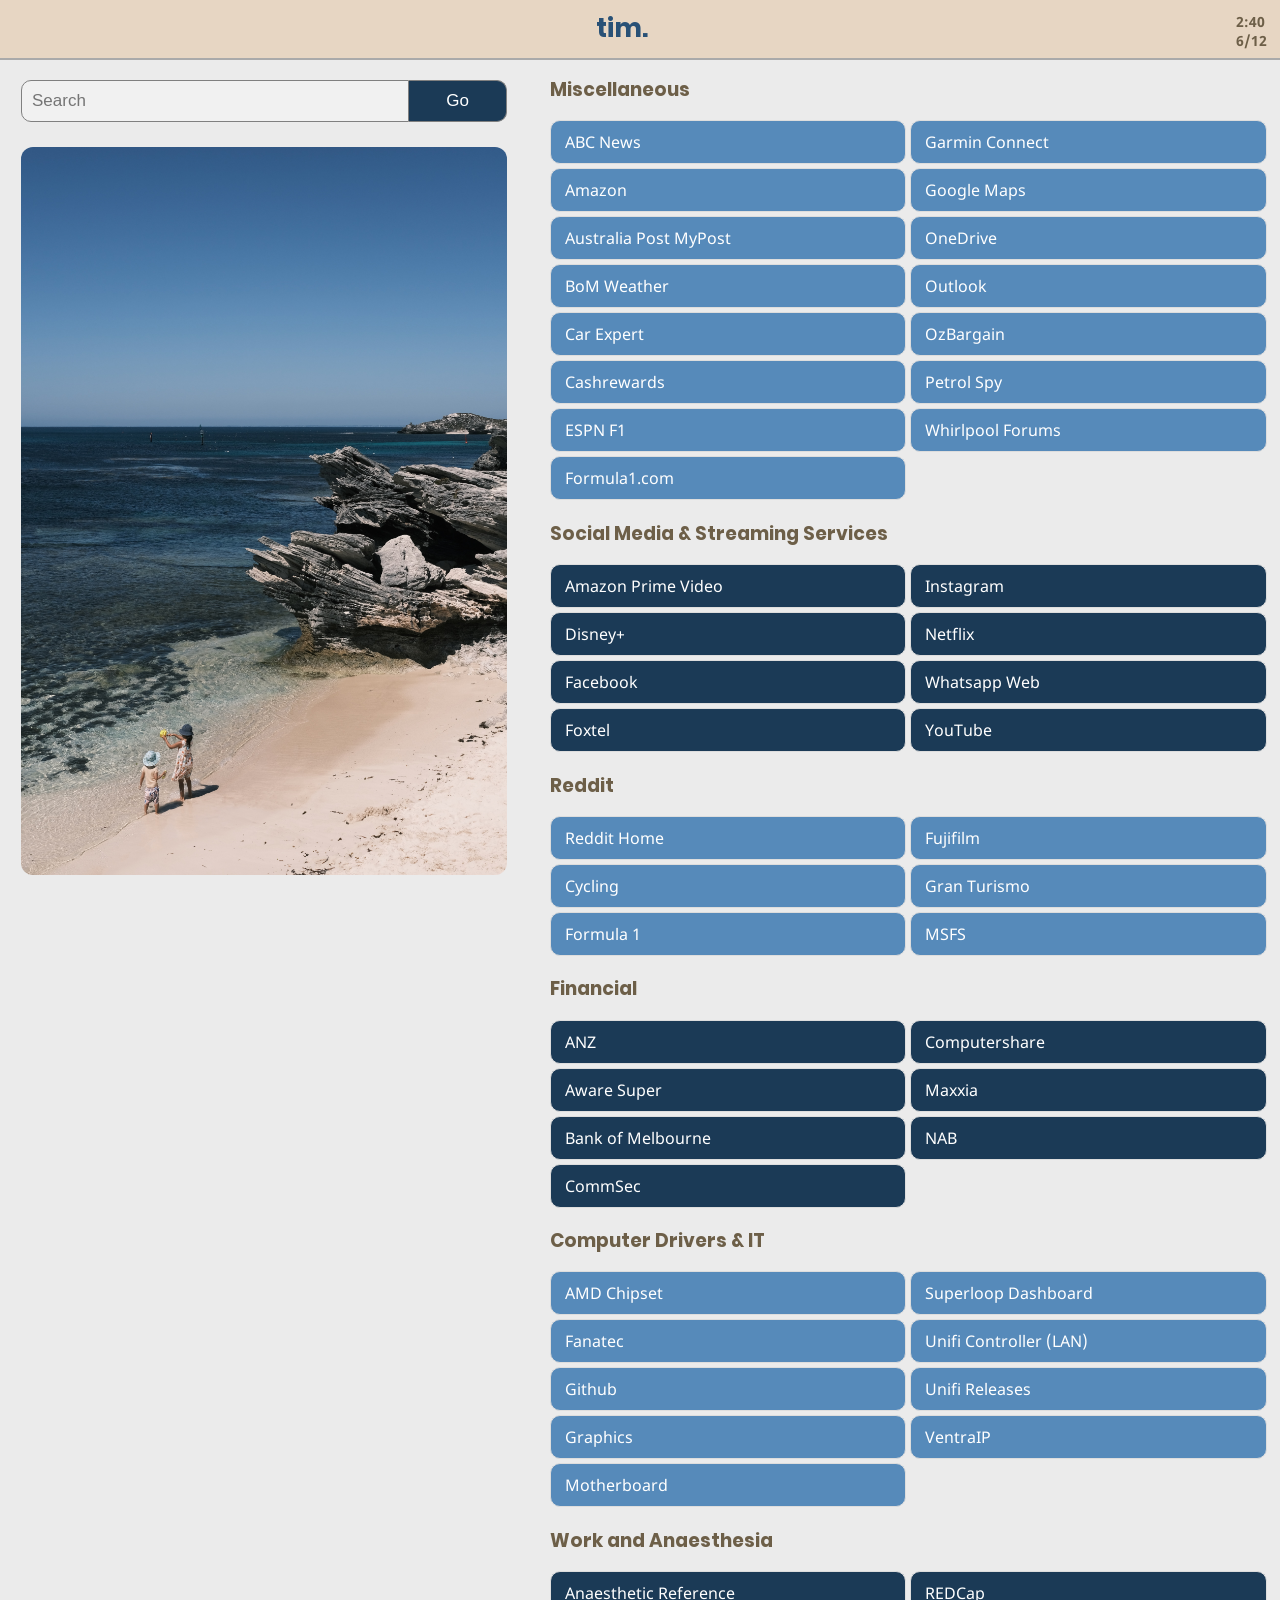
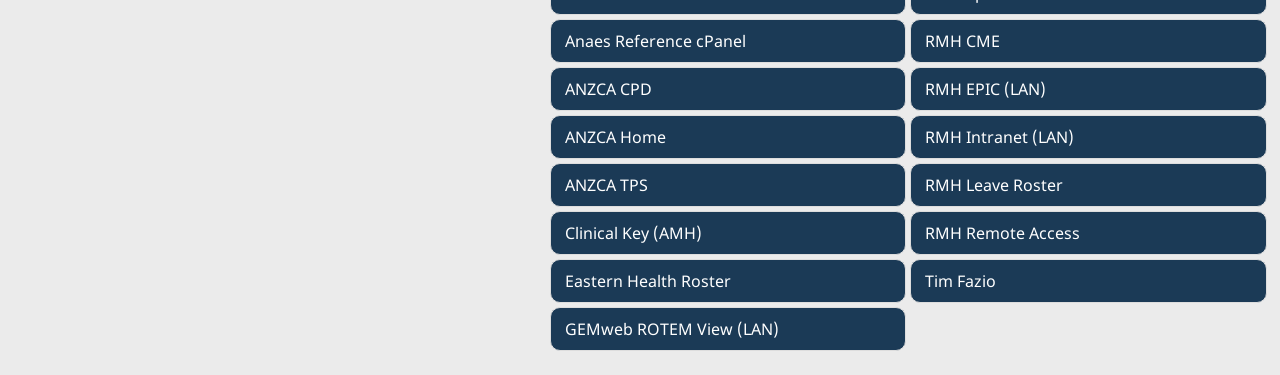
==== index.html @ 0b3ecc36 "Add files via upload" ====
<!doctype html>
<html>
  <head>
    <title>Tim's Home</title>
    <meta charset="utf-8">
    <meta name="viewport" content="width=device-width, initial-scale=1.0">
    <!-- Title for shortcut on ios home screen -->
    <meta name="apple-mobile-web-app-title" content="Tim's Home">

    <link rel="preload" href="fonts/noto-sans-v7-latin-regular.woff2" as="font" crossorigin="">
    <link rel="preload" href="fonts/noto-sans-v7-latin-700.woff2" as="font" crossorigin="">
    <link rel="preload" href="fonts/poppins-v5-latin-700.woff2" as="font" crossorigin="">

    <style>
      @font-face {font-family:'Noto Sans';font-style:normal;font-weight:400;font-display:fallback;src:local("Noto Sans"),local("NotoSans"),url(fonts/noto-sans-v7-latin-regular.woff2) format("woff2"),url(fonts/noto-sans-v7-latin-regular.woff) format("woff");}
      @font-face {font-family:'Noto Sans';font-style:normal;font-weight:700;font-display:fallback;src:local("Noto Sans Bold"),local("NotoSans-Bold"),url(fonts/noto-sans-v7-latin-700.woff2) format("woff2"),url(fonts/noto-sans-v7-latin-700.woff) format("woff");}
      @font-face {font-family:Poppins;font-style:normal;font-weight:700;font-display:fallback;src:local("Poppins Bold"),local("Poppins-Bold"),url(fonts/poppins-v5-latin-700.woff2) format("woff2"),url(fonts/poppins-v5-latin-700.woff) format("woff");}
      * {box-sizing: border-box;}
      .row::after {content: "";clear: both;display: table;}
      body {background-color: #EBEBEB;font-family: 'Noto Sans',sans-serif;padding: 40px 0 10px;-webkit-font-smoothing: antialiased;-moz-osx-font-smoothing: grayscale;}
      a {text-decoration: none;color: #2196F3;}
      h1, h2, h3, h4, h5 {font-family: Poppins,sans-serif;font-weight: 700;line-height: 1.2em;color: #6D5F48;}
      .headerbar {background: #e7d6c3;color: #FFFFFF;border-bottom: 2px solid #AAAAAA;line-height: 30px;position: fixed;top: 0;left: 0;right: 0;z-index: 1000;}
      .site-name {vertical-align: top;margin: 8px 10px;text-align: center;font-family:Poppins,sans-serif;color: #295176;font-size: 26px;font-weight: normal;line-height: 30px;}
      .time {font-size: 0.9em;padding: 8px 8px;color: #6D5F48;font-weight: 700;float: right;line-height: 1.3;}
      #pageWrap {max-width: 1450px;margin: auto;padding: 12px 5px;}
      /* Responsive code below */
      .left {float: left;width: 40%; height: 100%;text-align: center;padding: 20px 8px 4px;}
      .main {float: left;width: 60%; padding: 0px 0px 20px 35px;}
      .picLeft {display: block;}
      .picMain {display: none;}
      /* Use a media query to add a breakpoint at 1000px: */
      @media screen and (max-width: 1000px) {
        .left, .main {width: 100%; /* The width is 100%, when the viewport is 1000px or smaller */}
        .main {padding: 0px 0px 20px 0px;} /* Losing the large gap on the left side */
        .picLeft {display: none;}
        .picMain {display: block;}
      }
      .kids {width: 100%;max-width: 1000px;margin: auto;margin-top: 25px;border-radius: 12px;}
      form.styledForm input[type=text] {padding: 10px;font-size: 17px;border: 1px solid grey;border-radius: 10px 0px 0px 10px;float: left;width: 80%;background: #f1f1f1;}
      form.styledForm button {float: left;width: 20%;padding: 10px;background: #1b3a56;color: white;font-size: 17px;border: 1px solid grey;border-radius: 0px 10px 10px 0px;border-left: none;cursor: pointer;}
      form.styledForm button:hover {background: #568aba;}
      form.styledForm::after {content: "";clear: both;display: table;}
      a.one:link, a.one:visited {width: 100%;background-color: #568aba;color: white;border: 1px solid #DDDDDD;padding: 10px 14px;margin-bottom: 4px;border-radius: 10px;text-align: left;text-decoration: none;font-size: 16px;font-family: 'Noto Sans',sans-serif;display: inline-block;}
      a.two:link, a.two:visited {width: 100%;background-color: #1b3a56;color: white;border: 1px solid #DDDDDD;padding: 10px 14px;margin-bottom: 4px;border-radius: 10px;text-align: left;text-decoration: none;font-size: 16px;font-family: 'Noto Sans',sans-serif;display: inline-block;}
      a.one:hover, a.one:active,a.two:hover, a.two:active {background-color: #A7ADAD;color: #333333;}
      .columnify {column-gap: 4px;}
      #spacerTop {width: 1px;height: 0px}
    </style>
  </head>

  <body onload="startTime()">
    <header class="headerbar">
      <div style="max-width: 1450px;margin: auto;padding: 5px 5px;">
        <span id="displayTime" class="time"></span>
        <div class="site-name">tim.</div>
      </div>
    </header>
    <div id="pageWrap">

      <div class="left">
        <form action="https://www.google.com/search" method="get" class="styledForm">
          <input type="text" name="q" id="searchBar" onkeyup="search()" placeholder="Search" class="google">
          <button type="submit" value="search">Go</button> 
        </form>

        <img src="Kids.jpg?v=2" alt="Kids" class="kids picLeft">
      </div>

      <div class="main" id="decideColumns">
        <div id="spacerTop"></div>
        <span id="headinga"><h3>Miscellaneous</h3></span>
        <div class="columnify" id="misc">
          <a href="https://www.abc.net.au/news" class="one target">ABC News</a>
          <a href="https://www.amazon.com.au/" class="one target">Amazon</a>
          <a href="https://auspost.com.au/auth/login" class="one target">Australia Post MyPost</a>
          <a href="http://www.bom.gov.au/vic/forecasts/melbourne.shtml" class="one target">BoM Weather</a>
          <a href="https://www.carexpert.com.au/" class="one target">Car Expert</a>
          <a href="https://www.cashrewards.com.au/" class="one target">Cashrewards</a>
          <a href="https://www.espn.com.au/f1/" class="one target">ESPN F1</a>
          <a href="https://www.formula1.com/" class="one target">Formula1.com</a>
          <a href="https://connect.garmin.com/modern/home" class="one target">Garmin Connect</a>
          <a href="https://www.google.com.au/maps" class="one target">Google Maps</a>
          <a href="https://onedrive.live.com/" class="one target">OneDrive</a>
          <a href="https://outlook.live.com/" class="one target">Outlook</a>
          <a href="https://www.ozbargain.com.au/" class="one target">OzBargain</a>
          <a href="https://petrolspy.com.au/map/latlng/-37.795/145.035" class="one target">Petrol Spy</a>
          <a href="https://forums.whirlpool.net.au/" class="one target">Whirlpool Forums</a>
        </div>
        <span id="headingb"><h3>Social Media & Streaming Services</h3></span>
        <div class="columnify" id="social">
          <a href="https://www.primevideo.com" class="two target">Amazon Prime Video</a>
          <a href="https://www.disneyplus.com/en-gb/home" class="two target">Disney&plus;</a>
          <a href="https://www.facebook.com/home.php" class="two target">Facebook</a>
          <a href="https://watch.foxtel.com.au/app/#/live/sps" class="two target">Foxtel</span></a>
          <a href="https://www.instagram.com" class="two target">Instagram</a>
          <a href="https://www.netflix.com/au/" class="two target">Netflix</a>
          <a href="https://web.whatsapp.com/" class="two target">Whatsapp Web</a>
          <a href="https://www.youtube.com/" class="two target">YouTube</a>
        </div>
        <span id="headingc"><h3>Reddit</h3></span>
        <div class="columnify" id="reddit">
          <a href="https://www.reddit.com/" class="one target">Reddit Home</a>
          <a href="https://www.reddit.com/r/cycling/" class="one target">Cycling</a>
          <a href="https://www.reddit.com/r/formula1/" class="one target">Formula 1</a>
          <a href="https://www.reddit.com/r/fujifilm/" class="one target">Fujifilm</a>
          <a href="https://www.reddit.com/r/granturismo/" class="one target">Gran Turismo</a>
          <a href="https://www.reddit.com/r/MicrosoftFlightSim/" class="one target">MSFS</a>
        </div>
        <span id="headingd"><h3>Financial</h3></span>
        <div class="columnify" id="financial">
          <a href="https://login.anz.com/internetbanking" class="two target target">ANZ</a>
          <a href="https://login.aware.com.au/" class="two target">Aware Super</a>
          <a href="https://ibanking.bankofmelbourne.com.au/ibank/loginPage.action" class="two target">Bank of Melbourne</a>
          <a href="https://www2.commsec.com.au/Public/HomePage/HomePrivate.aspx" class="two target">CommSec</a>
          <a href="https://www-au.computershare.com/Investor/#Home" class="two target">Computershare</a>
          <a href="https://securemaxxia.com.au/SecureMaxxia/Login.aspx" class="two target">Maxxia</a>
          <a href="https://ib.nab.com.au/nabib/index.jsp" class="two target">NAB</a>
        </div>
        <span id="headinge"><h3>Computer Drivers & IT</h3></span>
        <div class="columnify" id="drivers">
          <a href="https://www.amd.com/en/support/chipsets/amd-socket-am5/b650" class="one target">AMD Chipset</a>
          <a href="https://fanatec.com/eu-en/driver" class="one target">Fanatec</a>
          <a href="https://github.com/timololol/home" class="one target">Github</a>
          <a href="https://www.nvidia.com/en-us/geforce/drivers/" class="one target">Graphics</a>
          <a href="https://rog.asus.com/motherboards/rog-strix/rog-strix-b650e-i-gaming-wifi-model/helpdesk_download/" class="one target">Motherboard</a>
          <a href="https://superhub.superloop.com/dashboard" class="one target">Superloop Dashboard</a>
          <a href="https://192.168.1.1/" class="one target">Unifi Controller (LAN)</a>
          <a href="https://community.ui.com/releases" class="one target">Unifi Releases</a>
          <a href="https://vip.ventraip.com.au/my-services/hosting" class="one target">VentraIP</a>
        </div>
        <span id="headingf"><h3>Work and Anaesthesia</h3></span>
        <div class="columnify" id="anaes">
          <a href="https://www.anaesthetic-reference.com.au/" class="two target">Anaesthetic Reference</a>
          <a href="https://cpanel.anaesthetic-reference.com.au/" class="two target">Anaes Reference cPanel</a>
          <a href="https://cpd.anzca.edu.au/" class="two target">ANZCA CPD</a>
          <a href="https://www.anzca.edu.au/" class="two target">ANZCA Home</a>
          <a href="https://tps.anzca.edu.au/" class="two target">ANZCA TPS</a>
          <a href="https://login.ezproxy.anzca.edu.au/login?qurl=https://www.clinicalkey.com.au%2f#!/browse/drugs" class="two target">Clinical Key (AMH)</a>
          <a href="https://easth.allocate-cloud.com.au/EASTHProd/EmployeeOnlineMobile/#/login" class="two target">Eastern Health Roster</a>
          <a href="https://rmhgemweblp01a.ssg.org.au/rotem/index" class="two target">GEMweb ROTEM View (LAN)</a>
          <a href="https://biredcap.mh.org.au" class="two target">REDCap</a>
          <a href="https://www.rmhcme.org/userlogin.aspx" class="two target">RMH CME</a>
          <a href="https://epicprod.mh.org.au/" class="two target">RMH EPIC (LAN)</a>
          <a href="http://intranet.mh.org.au/w2/i2" class="two target">RMH Intranet (LAN)</a>
          <a href="http://27.131.79.14/fmi/webd#AnaestheticRosteringWeb" class="two target">RMH Leave Roster</a>
          <a href="http://remotedocs.mh.org.au/" class="two target">RMH Remote Access</a>
          <a href="http://timfazio.com/med/" class="two target">Tim Fazio</a>
        </div>

        <img src="Kids.jpg?v=2" alt="Kids" class="kids picMain">
      </div>

    </div>

    <script>
    // Columns based on width of page
    var getMain = document.getElementById("decideColumns");
    var width = getMain.offsetWidth;
    console.log("Width: " + width + "px");
    // setting initial column count
    if (width > 760){
      document.getElementById('anaes').style.columnCount = 3;
      document.getElementById('financial').style.columnCount = 3;
      document.getElementById('social').style.columnCount = 3;
      document.getElementById('misc').style.columnCount = 3;
      document.getElementById('drivers').style.columnCount = 3;
      document.getElementById('reddit').style.columnCount = 3;
    } else if (width > 480){
      document.getElementById('anaes').style.columnCount = 2;
      document.getElementById('financial').style.columnCount = 2;
      document.getElementById('social').style.columnCount = 2;
      document.getElementById('misc').style.columnCount = 2;
      document.getElementById('drivers').style.columnCount = 2;
      document.getElementById('reddit').style.columnCount = 2;
    } else {
      document.getElementById('anaes').style.columnCount = 1;
      document.getElementById('financial').style.columnCount = 1;
      document.getElementById('social').style.columnCount = 1;
      document.getElementById('misc').style.columnCount = 1;
      document.getElementById('drivers').style.columnCount = 1;
      document.getElementById('reddit').style.columnCount = 1;
    }
    
    if (window.addEventListener) {  // all browsers except IE before version 9
      window.addEventListener ("resize", onResizeEvent, true);
    } else {
      if (window.attachEvent) {   // IE before version 9
        window.attachEvent("onresize", onResizeEvent);
      }
    }
    
    function onResizeEvent() {
      newMain = document.getElementById("decideColumns");
      newWidth = newMain.offsetWidth;
      if(newWidth != width){
        width = newWidth;
        console.log("Width: " + width + "px");
        if (width > 760){
          document.getElementById('anaes').style.columnCount = 3;
          document.getElementById('financial').style.columnCount = 3;
          document.getElementById('social').style.columnCount = 3;
          document.getElementById('misc').style.columnCount = 3;
          document.getElementById('drivers').style.columnCount = 3;
          document.getElementById('reddit').style.columnCount = 3;
        } else if (width > 480){
          document.getElementById('anaes').style.columnCount = 2;
          document.getElementById('financial').style.columnCount = 2;
          document.getElementById('social').style.columnCount = 2;
          document.getElementById('misc').style.columnCount = 2;
          document.getElementById('drivers').style.columnCount = 2;
          document.getElementById('reddit').style.columnCount = 2;
        } else {
          document.getElementById('anaes').style.columnCount = 1;
          document.getElementById('financial').style.columnCount = 1;
          document.getElementById('social').style.columnCount = 1;
          document.getElementById('misc').style.columnCount = 1;
          document.getElementById('drivers').style.columnCount = 1;
          document.getElementById('reddit').style.columnCount = 1;
        }
      }
    }

    function startTime() {
      const today = new Date();
      let h = today.getHours();
      let m = today.getMinutes();
      let d = today.getDate();
      let mo = today.getMonth() + 1;
      m = checkTime(m);
      if (h == 0) {
        h = 12
      } else if (h > 12) {
        h = h - 12;
      }
      document.getElementById('displayTime').innerHTML =  h + ":" + m + "<br>" + d + "&#47;" + mo;
      setTimeout(startTime, 1000);
    }

    function checkTime(i) {
      if (i < 10) {i = "0" + i};  // add zero in front of numbers < 10
      return i;
    }

    function search() {
    var input = document.getElementById("searchBar");
    var filter = input.value.toLowerCase();
    var nodes = document.getElementsByClassName("target");

    // Hiding headings, borders and jump to section
    let headinga = document.getElementById("headinga");
    let headingb = document.getElementById("headingb");
    let headingc = document.getElementById("headingc");
    let headingd = document.getElementById("headingd");
    let headinge = document.getElementById("headinge");
    let headingf = document.getElementById("headingf");

    if (input.value.length == 0) {
      headinga.style.display = "block";
      headingb.style.display = "block";
      headingc.style.display = "block";
      headingd.style.display = "block";
      headinge.style.display = "block";
      headingf.style.display = "block";
    } else {
      headinga.style.display = "none";
      headingb.style.display = "none";
      headingc.style.display = "none";
      headingd.style.display = "none";
      headinge.style.display = "none";
      headingf.style.display = "none";
    }

    for (i = 0; i < nodes.length; i++) {
      if (nodes[i].innerText.toLowerCase().includes(filter)) {
        nodes[i].style.display = "inline-block"
        document.getElementById('anaes').style.columnCount = 1;
        document.getElementById('financial').style.columnCount = 1;
        document.getElementById('social').style.columnCount = 1;
        document.getElementById('misc').style.columnCount = 1;
        document.getElementById('drivers').style.columnCount = 1;
        document.getElementById('reddit').style.columnCount = 1;
      } else {
        nodes[i].style.display = "none";
      }
    }
    if (input.value.length == 0) {
      spacerTop.style.height = "0px";
      if (width > 760){
        document.getElementById('anaes').style.columnCount = 3;
        document.getElementById('financial').style.columnCount = 3;
        document.getElementById('social').style.columnCount = 3;
        document.getElementById('misc').style.columnCount = 3;
        document.getElementById('drivers').style.columnCount = 3;
        document.getElementById('reddit').style.columnCount = 3;
      } else if (width > 480){
        document.getElementById('anaes').style.columnCount = 2;
        document.getElementById('financial').style.columnCount = 2;
        document.getElementById('social').style.columnCount = 2;
        document.getElementById('misc').style.columnCount = 2;
        document.getElementById('drivers').style.columnCount = 2;
        document.getElementById('reddit').style.columnCount = 2;
      } else {
        document.getElementById('anaes').style.columnCount = 1;
        document.getElementById('financial').style.columnCount = 1;
        document.getElementById('social').style.columnCount = 1;
        document.getElementById('misc').style.columnCount = 1;
        document.getElementById('drivers').style.columnCount = 1;
        document.getElementById('reddit').style.columnCount = 1;
      }
    } else {
      spacerTop.style.height = "20px";
    }
  }

    </script>
  </body>
</html>
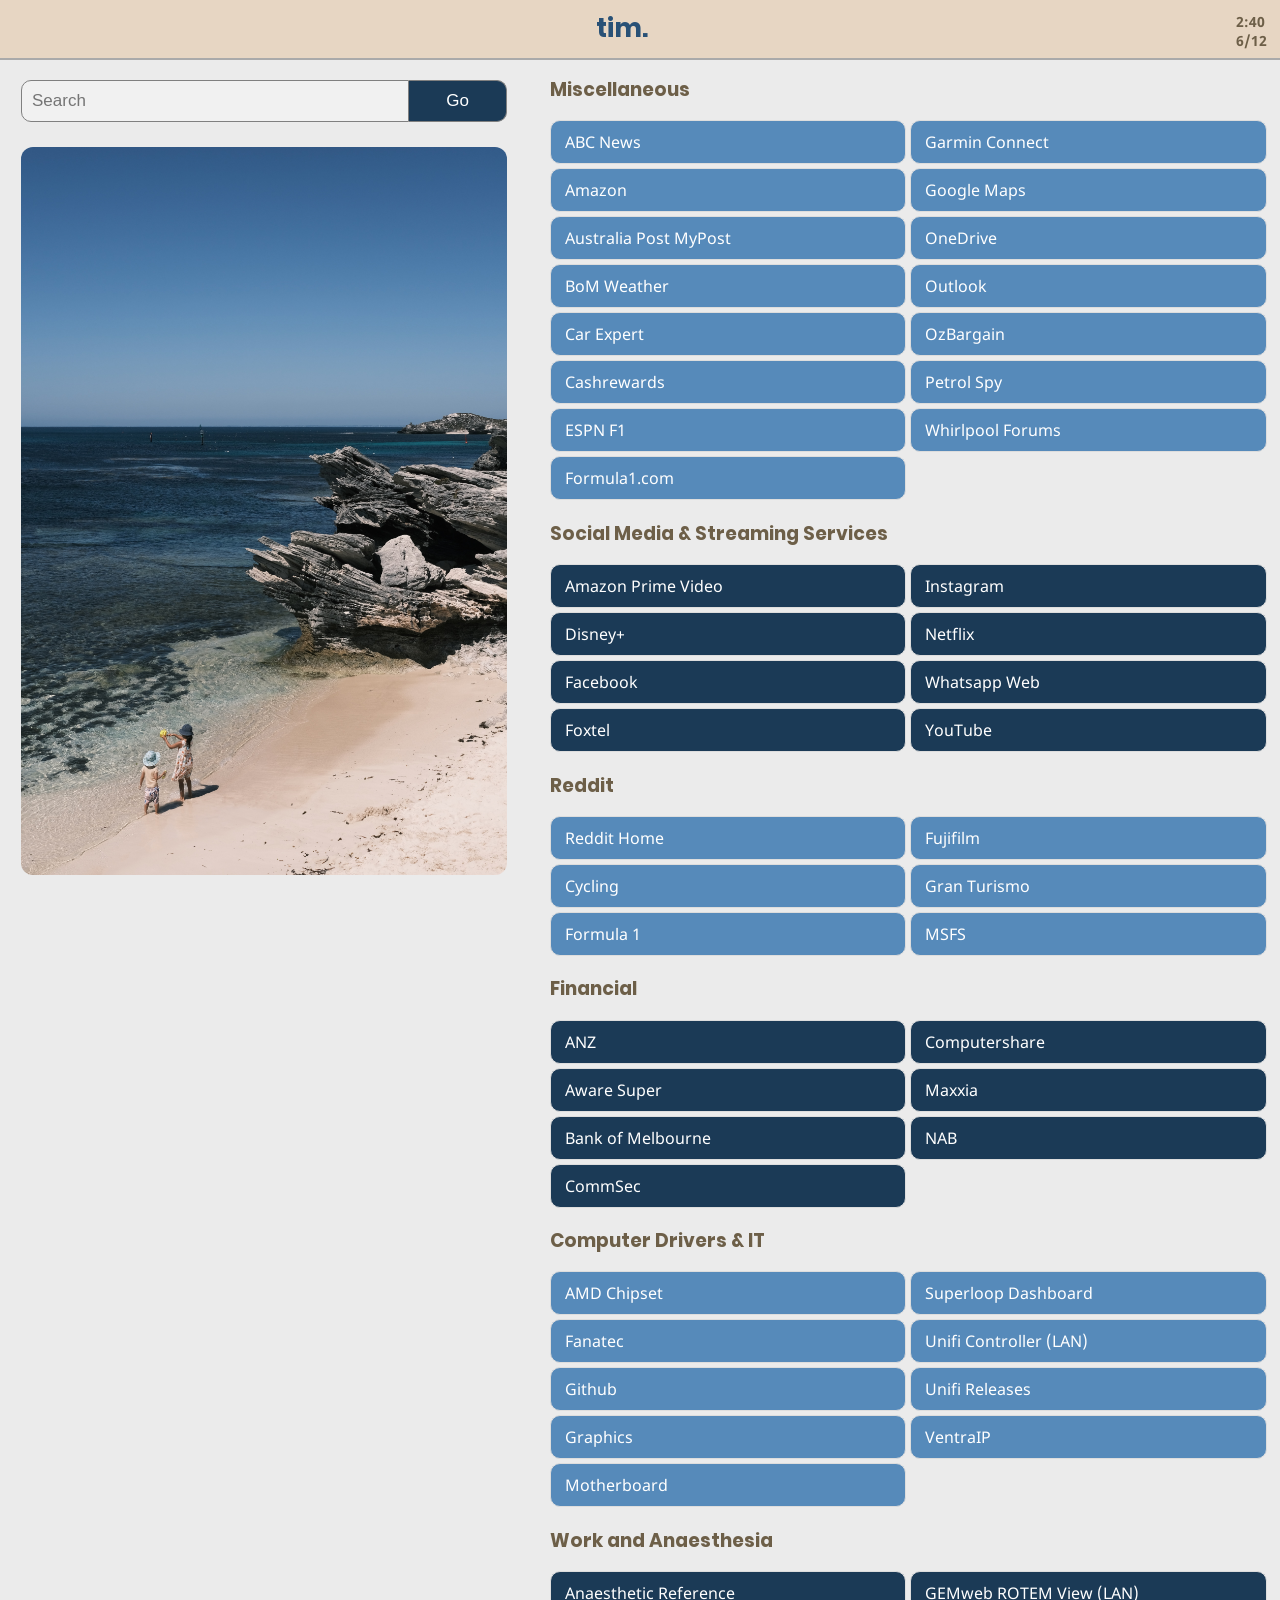
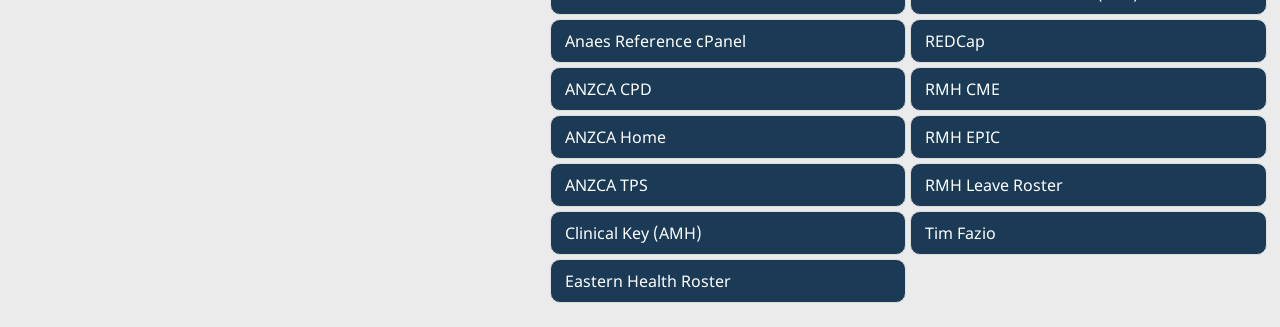
==== commit 0554d4c1: "Add files via upload" ====
--- a/index.html
+++ b/index.html
@@ -114,7 +114,7 @@
           <a href="https://ibanking.bankofmelbourne.com.au/ibank/loginPage.action" class="two target">Bank of Melbourne</a>
           <a href="https://www2.commsec.com.au/Public/HomePage/HomePrivate.aspx" class="two target">CommSec</a>
           <a href="https://www-au.computershare.com/Investor/#Home" class="two target">Computershare</a>
-          <a href="https://securemaxxia.com.au/SecureMaxxia/Login.aspx" class="two target">Maxxia</a>
+          <a href="https://my.maxxia.com.au/MyMaxxia/WalletHome" class="two target">Maxxia</a>
           <a href="https://ib.nab.com.au/nabib/index.jsp" class="two target">NAB</a>
         </div>
         <span id="headinge"><h3>Computer Drivers & IT</h3></span>
@@ -141,10 +141,8 @@
           <a href="https://rmhgemweblp01a.ssg.org.au/rotem/index" class="two target">GEMweb ROTEM View (LAN)</a>
           <a href="https://biredcap.mh.org.au" class="two target">REDCap</a>
           <a href="https://www.rmhcme.org/userlogin.aspx" class="two target">RMH CME</a>
-          <a href="https://epicprod.mh.org.au/" class="two target">RMH EPIC (LAN)</a>
-          <a href="http://intranet.mh.org.au/w2/i2" class="two target">RMH Intranet (LAN)</a>
-          <a href="http://27.131.79.14/fmi/webd#AnaestheticRosteringWeb" class="two target">RMH Leave Roster</a>
-          <a href="http://remotedocs.mh.org.au/" class="two target">RMH Remote Access</a>
+          <a href="https://epicprod.mh.org.au/" class="two target">RMH EPIC</a>
+          <a href="https://a833191.fmphost.com/fmi/webd/AnaestheticRosteringWeb" class="two target">RMH Leave Roster</a>
           <a href="http://timfazio.com/med/" class="two target">Tim Fazio</a>
         </div>
 
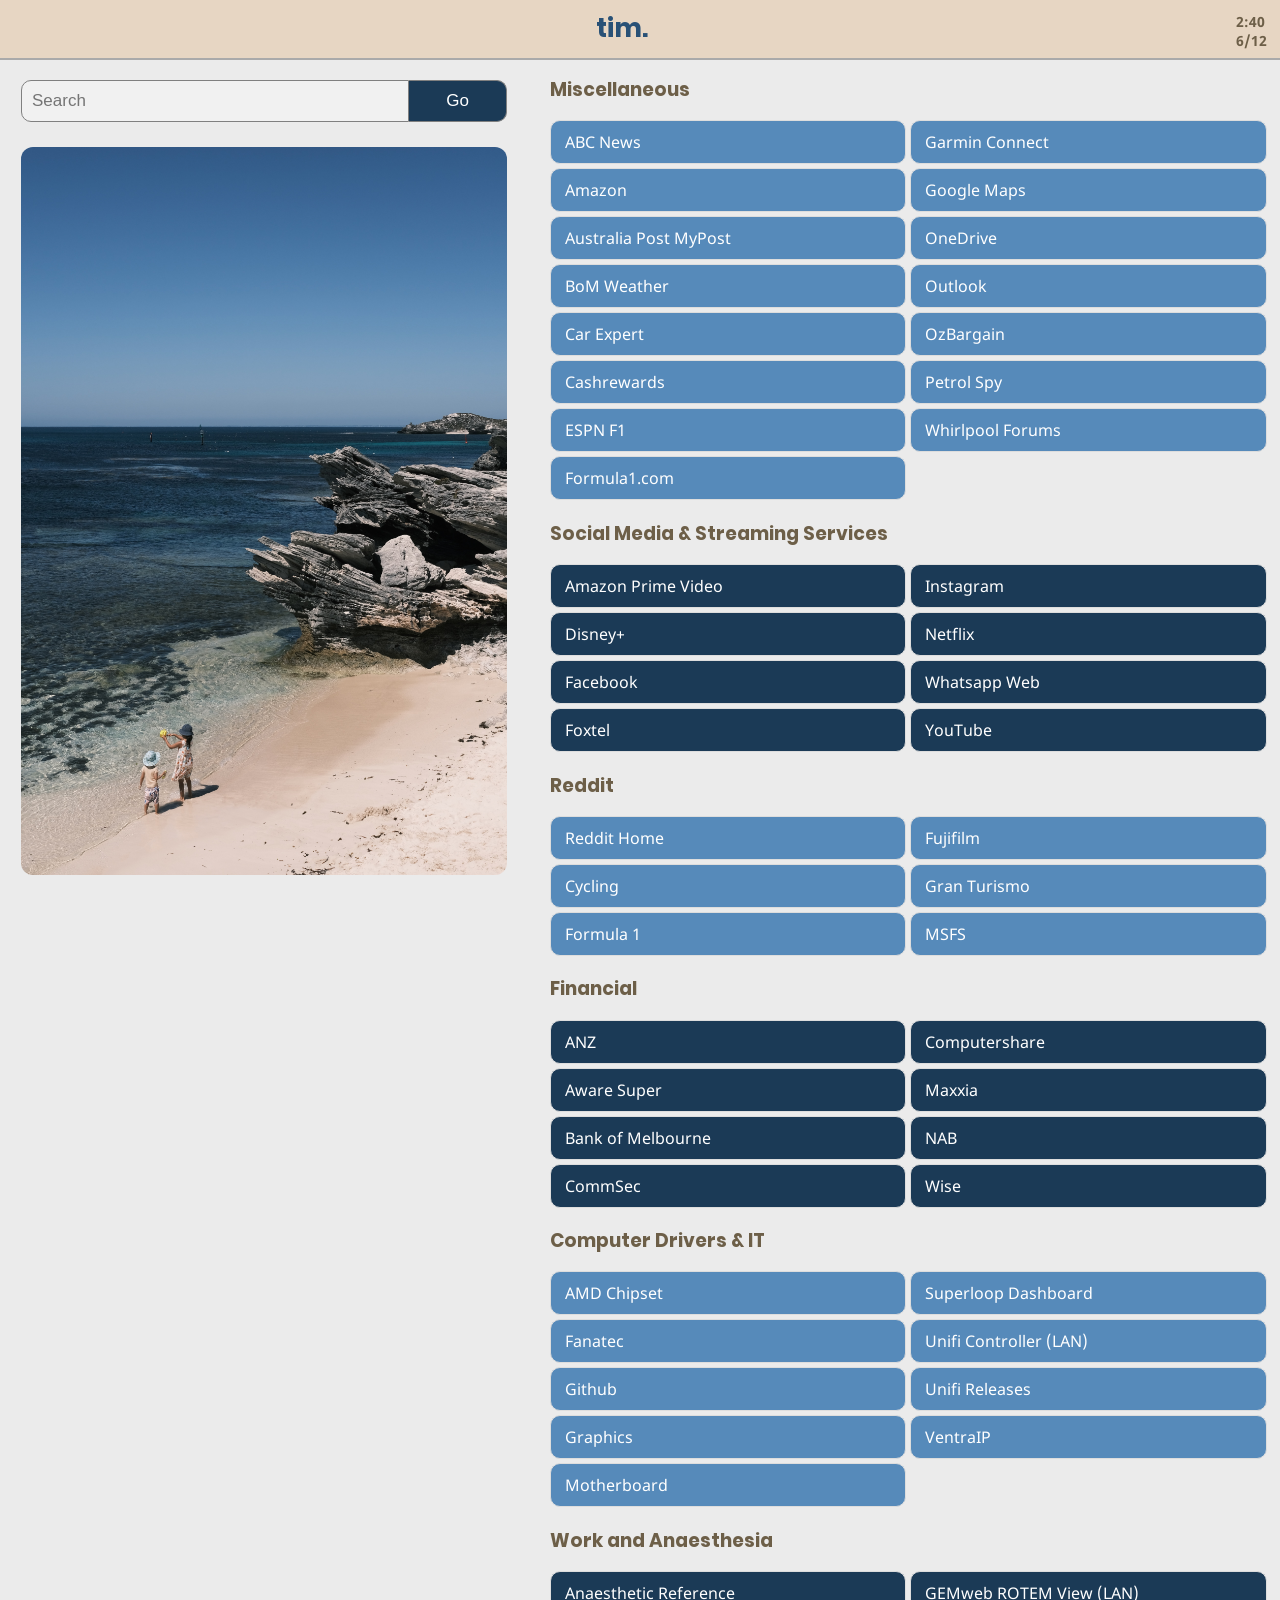
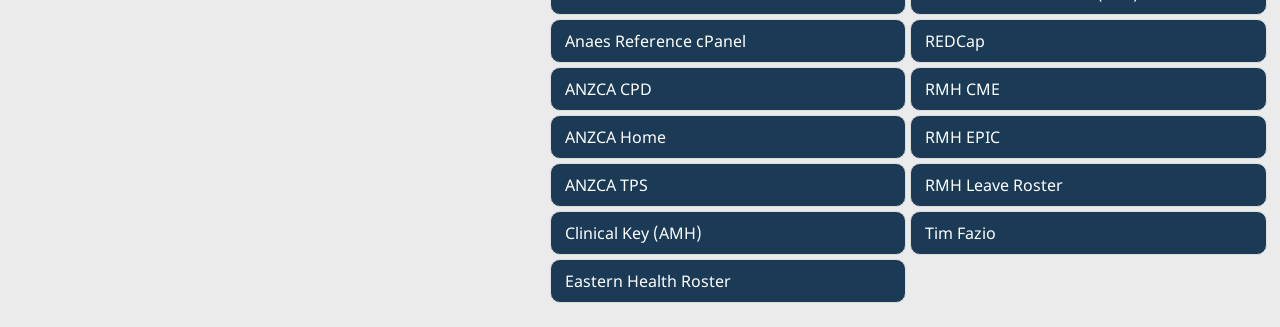
==== commit 1e9b53b6: "Add files via upload" ====
--- a/index.html
+++ b/index.html
@@ -116,6 +116,7 @@
           <a href="https://www-au.computershare.com/Investor/#Home" class="two target">Computershare</a>
           <a href="https://my.maxxia.com.au/MyMaxxia/WalletHome" class="two target">Maxxia</a>
           <a href="https://ib.nab.com.au/nabib/index.jsp" class="two target">NAB</a>
+          <a href="https://wise.com/home" class="two target">Wise</a>
         </div>
         <span id="headinge"><h3>Computer Drivers & IT</h3></span>
         <div class="columnify" id="drivers">
@@ -140,7 +141,7 @@
           <a href="https://easth.allocate-cloud.com.au/EASTHProd/EmployeeOnlineMobile/#/login" class="two target">Eastern Health Roster</a>
           <a href="https://rmhgemweblp01a.ssg.org.au/rotem/index" class="two target">GEMweb ROTEM View (LAN)</a>
           <a href="https://biredcap.mh.org.au" class="two target">REDCap</a>
-          <a href="https://www.rmhcme.org/userlogin.aspx" class="two target">RMH CME</a>
+          <a href="https://iminhealth.com/version-live/dashboard" class="two target">RMH CME</a>
           <a href="https://epicprod.mh.org.au/" class="two target">RMH EPIC</a>
           <a href="https://a833191.fmphost.com/fmi/webd/AnaestheticRosteringWeb" class="two target">RMH Leave Roster</a>
           <a href="http://timfazio.com/med/" class="two target">Tim Fazio</a>
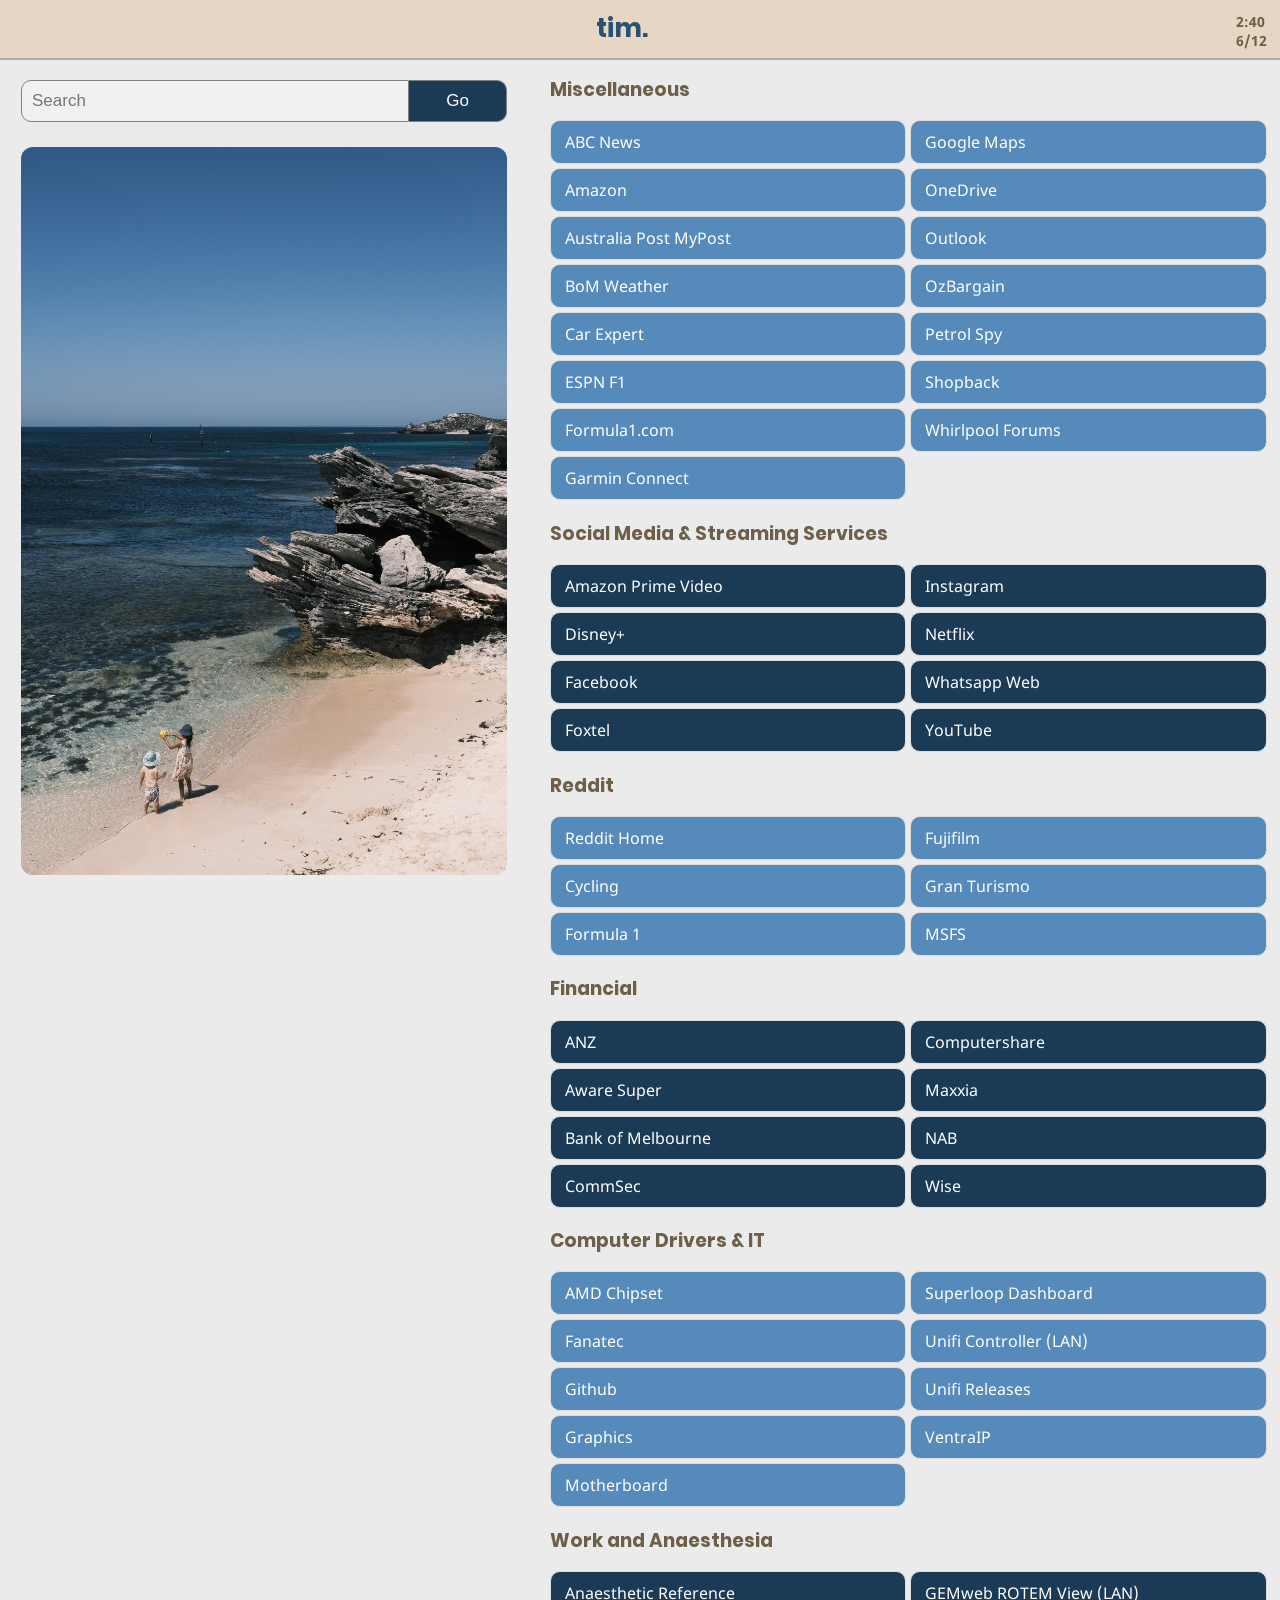
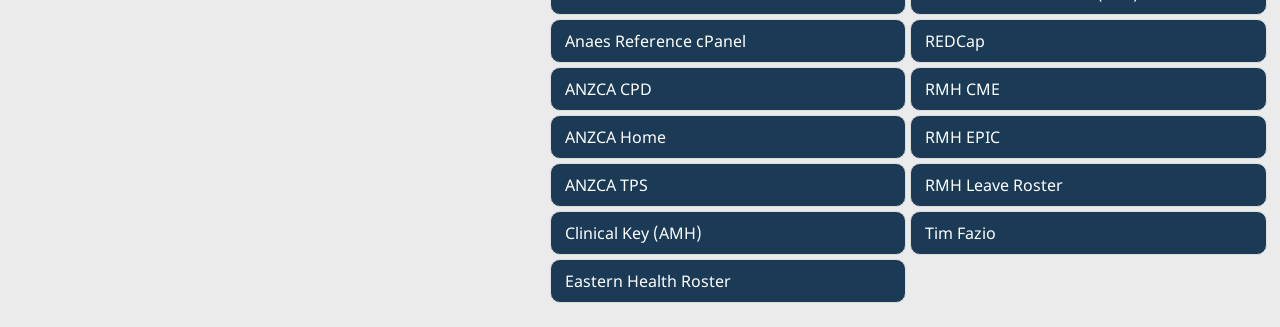
==== commit 03311112: "Add files via upload" ====
--- a/index.html
+++ b/index.html
@@ -76,7 +76,6 @@
           <a href="https://auspost.com.au/auth/login" class="one target">Australia Post MyPost</a>
           <a href="http://www.bom.gov.au/vic/forecasts/melbourne.shtml" class="one target">BoM Weather</a>
           <a href="https://www.carexpert.com.au/" class="one target">Car Expert</a>
-          <a href="https://www.cashrewards.com.au/" class="one target">Cashrewards</a>
           <a href="https://www.espn.com.au/f1/" class="one target">ESPN F1</a>
           <a href="https://www.formula1.com/" class="one target">Formula1.com</a>
           <a href="https://connect.garmin.com/modern/home" class="one target">Garmin Connect</a>
@@ -85,6 +84,7 @@
           <a href="https://outlook.live.com/" class="one target">Outlook</a>
           <a href="https://www.ozbargain.com.au/" class="one target">OzBargain</a>
           <a href="https://petrolspy.com.au/map/latlng/-37.795/145.035" class="one target">Petrol Spy</a>
+          <a href="https://www.shopback.com.au/" class="one target">Shopback</a>
           <a href="https://forums.whirlpool.net.au/" class="one target">Whirlpool Forums</a>
         </div>
         <span id="headingb"><h3>Social Media & Streaming Services</h3></span>
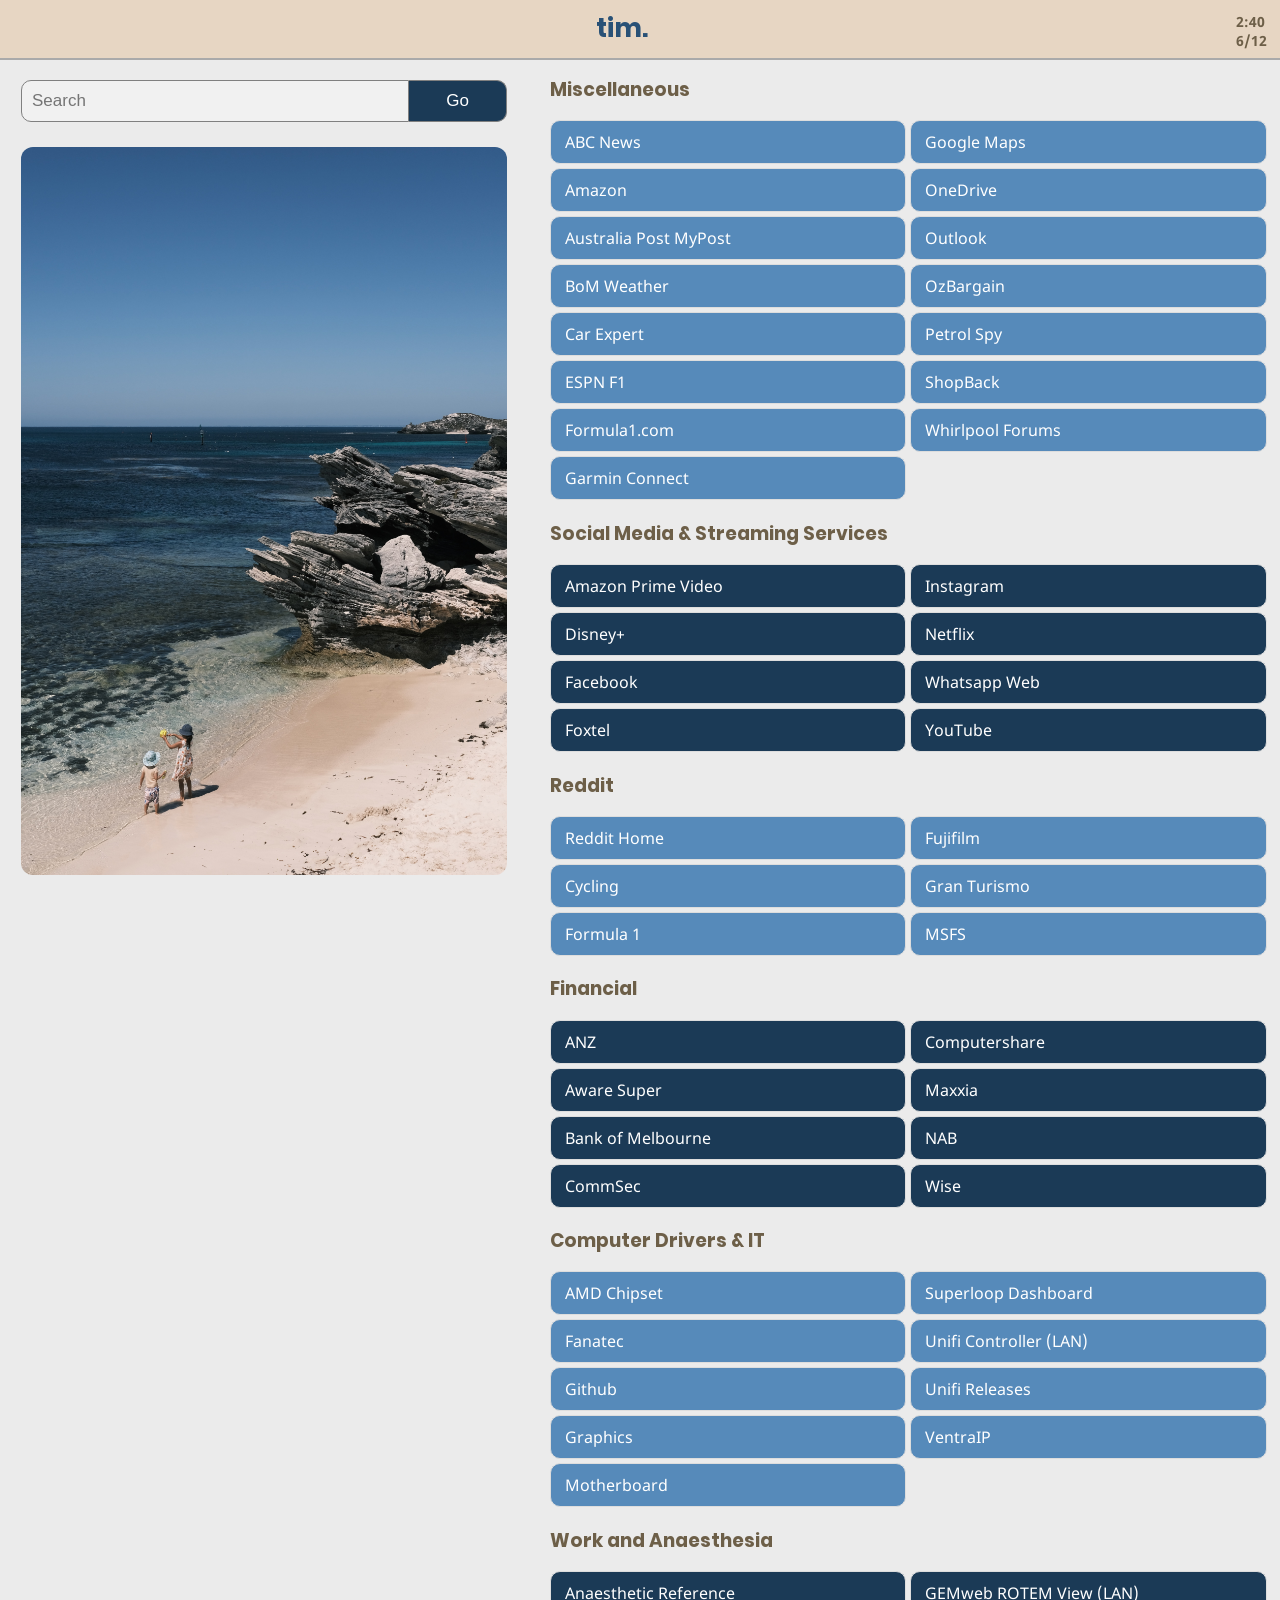
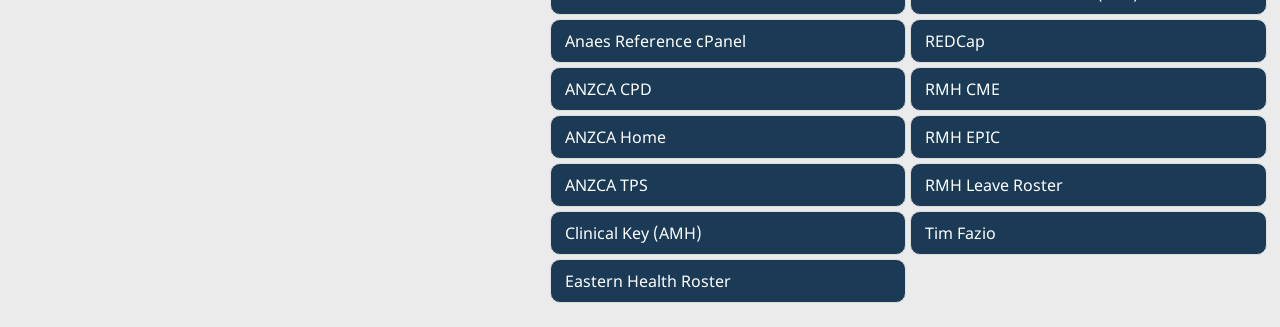
==== commit c1c481ff: "Update index.html" ====
--- a/index.html
+++ b/index.html
@@ -84,7 +84,7 @@
           <a href="https://outlook.live.com/" class="one target">Outlook</a>
           <a href="https://www.ozbargain.com.au/" class="one target">OzBargain</a>
           <a href="https://petrolspy.com.au/map/latlng/-37.795/145.035" class="one target">Petrol Spy</a>
-          <a href="https://www.shopback.com.au/" class="one target">Shopback</a>
+          <a href="https://www.shopback.com.au/" class="one target">ShopBack</a>
           <a href="https://forums.whirlpool.net.au/" class="one target">Whirlpool Forums</a>
         </div>
         <span id="headingb"><h3>Social Media & Streaming Services</h3></span>
@@ -314,4 +314,4 @@
 
     </script>
   </body>
-</html>+</html>
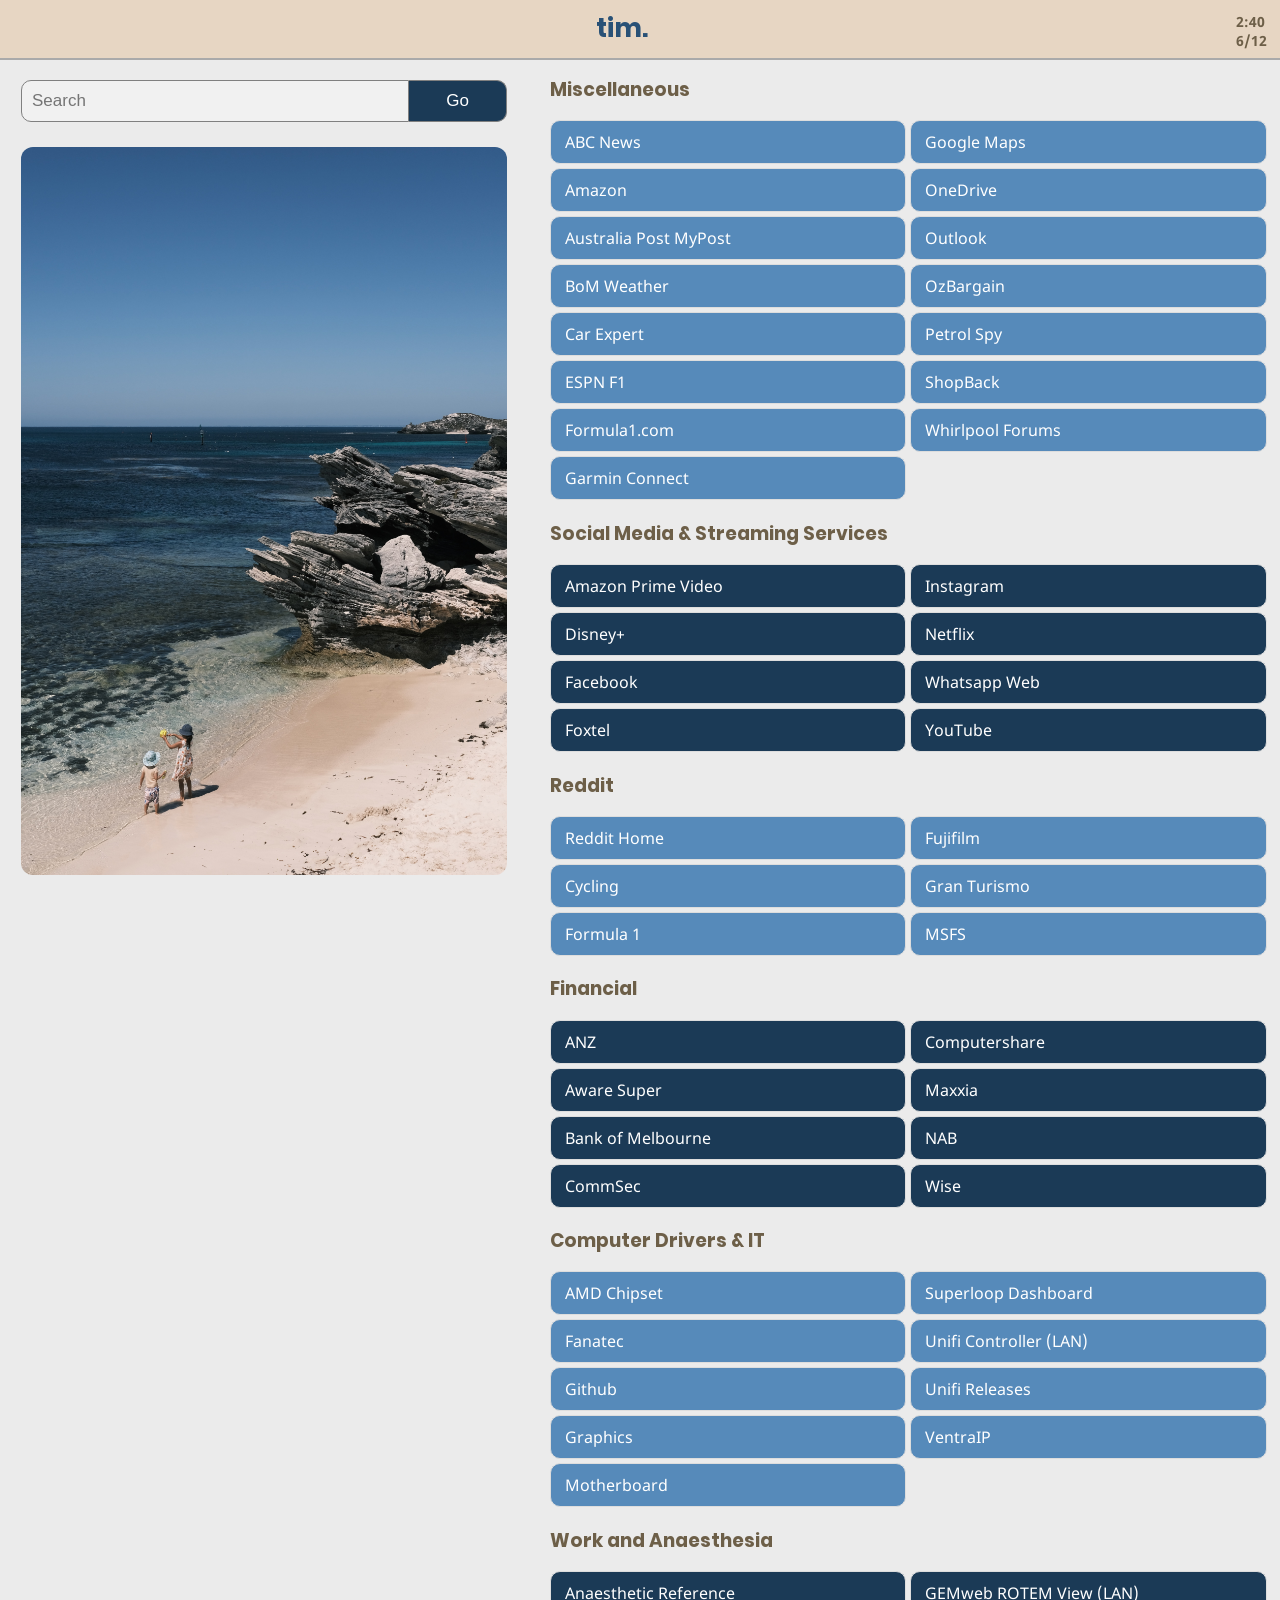
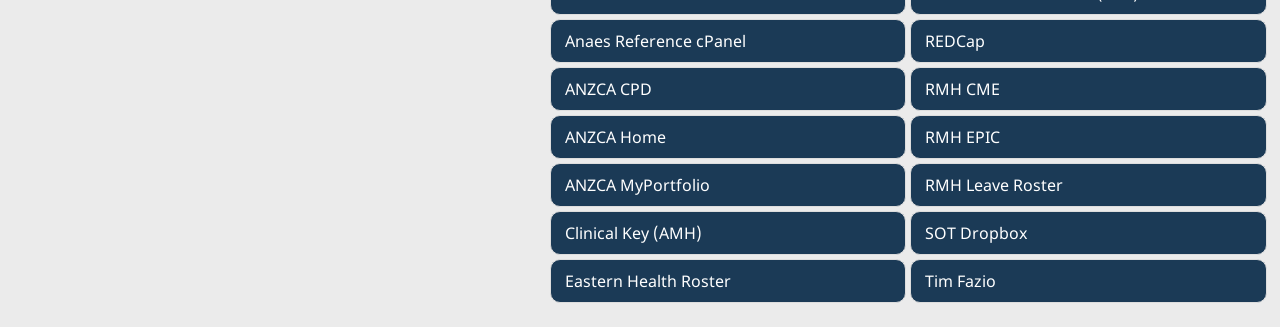
==== commit c0c36d59: "Add files via upload" ====
--- a/index.html
+++ b/index.html
@@ -136,7 +136,7 @@
           <a href="https://cpanel.anaesthetic-reference.com.au/" class="two target">Anaes Reference cPanel</a>
           <a href="https://cpd.anzca.edu.au/" class="two target">ANZCA CPD</a>
           <a href="https://www.anzca.edu.au/" class="two target">ANZCA Home</a>
-          <a href="https://tps.anzca.edu.au/" class="two target">ANZCA TPS</a>
+          <a href="https://myportfolio.anzca.edu.au/" class="two target">ANZCA MyPortfolio</a>
           <a href="https://login.ezproxy.anzca.edu.au/login?qurl=https://www.clinicalkey.com.au%2f#!/browse/drugs" class="two target">Clinical Key (AMH)</a>
           <a href="https://easth.allocate-cloud.com.au/EASTHProd/EmployeeOnlineMobile/#/login" class="two target">Eastern Health Roster</a>
           <a href="https://rmhgemweblp01a.ssg.org.au/rotem/index" class="two target">GEMweb ROTEM View (LAN)</a>
@@ -144,6 +144,7 @@
           <a href="https://iminhealth.com/version-live/dashboard" class="two target">RMH CME</a>
           <a href="https://epicprod.mh.org.au/" class="two target">RMH EPIC</a>
           <a href="https://a833191.fmphost.com/fmi/webd/AnaestheticRosteringWeb" class="two target">RMH Leave Roster</a>
+          <a href="https://www.dropbox.com/home/RMH%20SOT%20folder's%20shared%20workspace/RMH%20SOT" class="two target">SOT Dropbox</a>          
           <a href="http://timfazio.com/med/" class="two target">Tim Fazio</a>
         </div>
 
@@ -314,4 +315,4 @@
 
     </script>
   </body>
-</html>
+</html>
